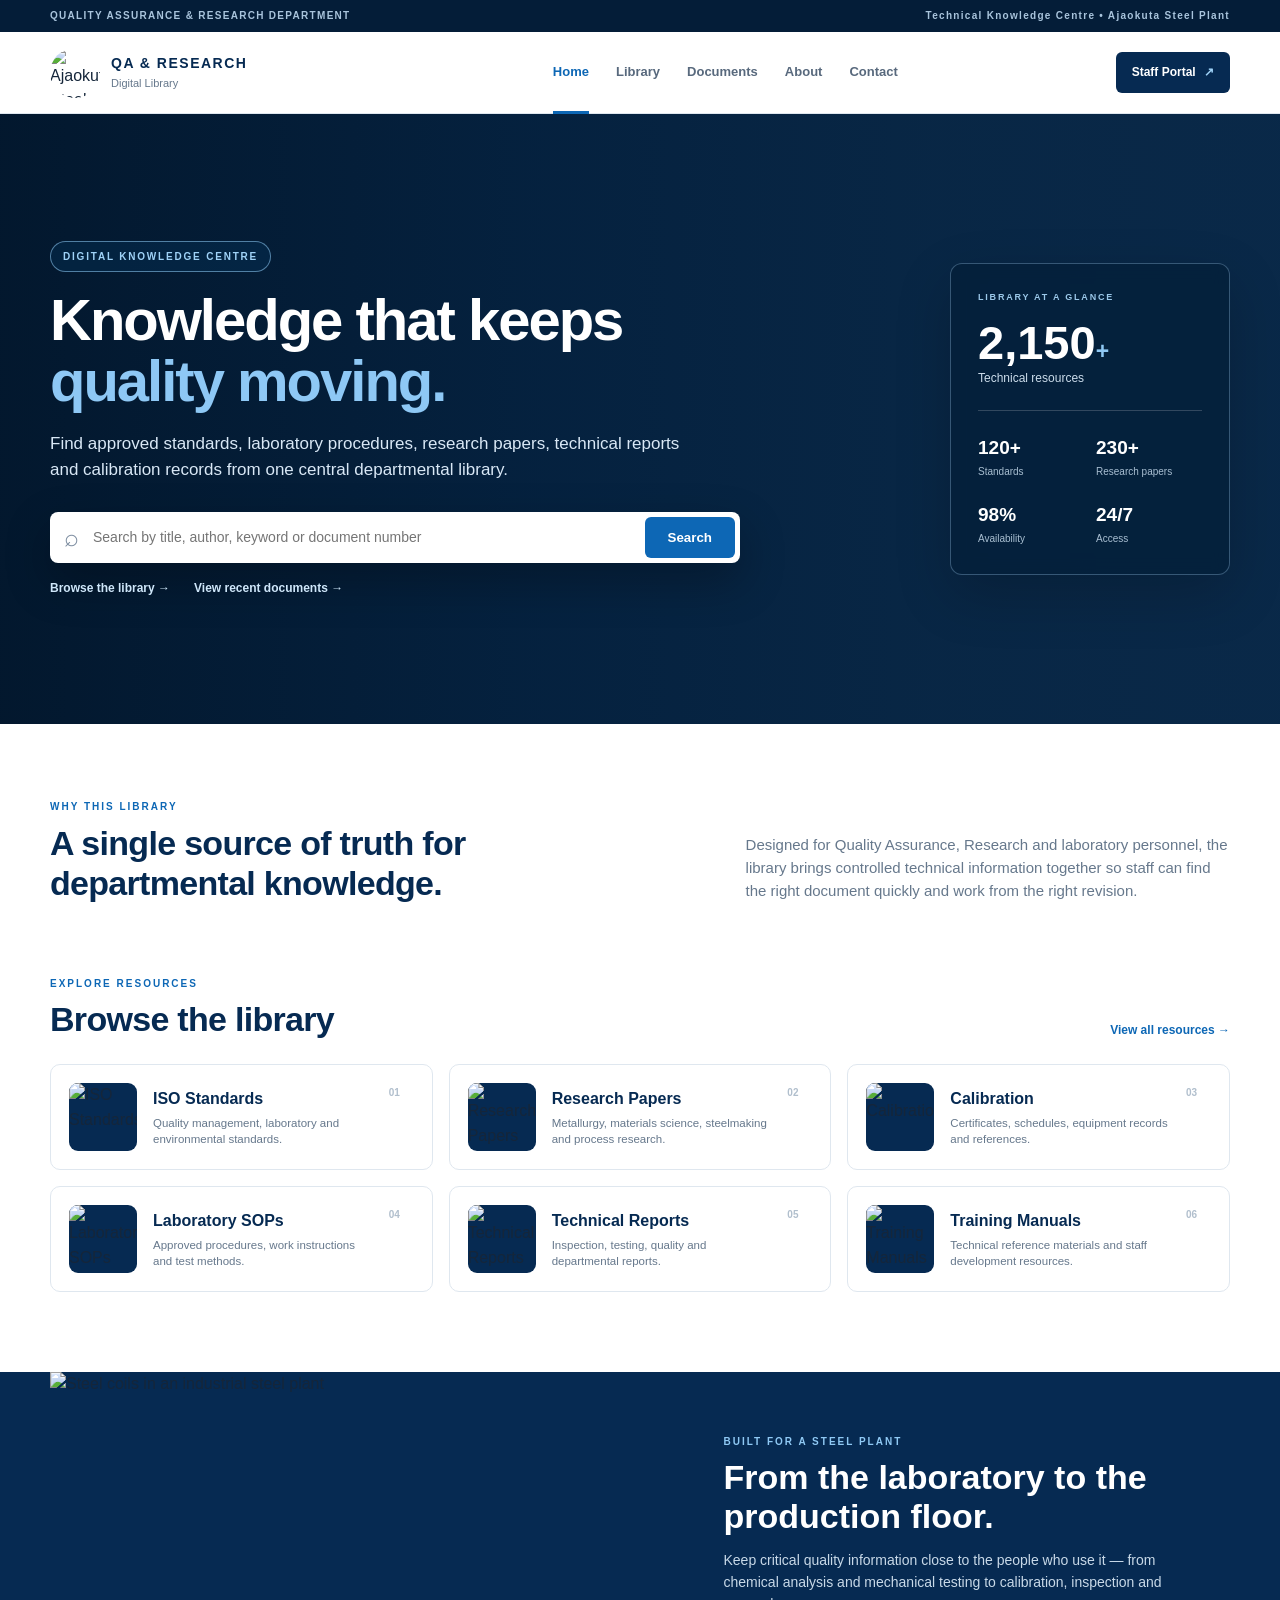
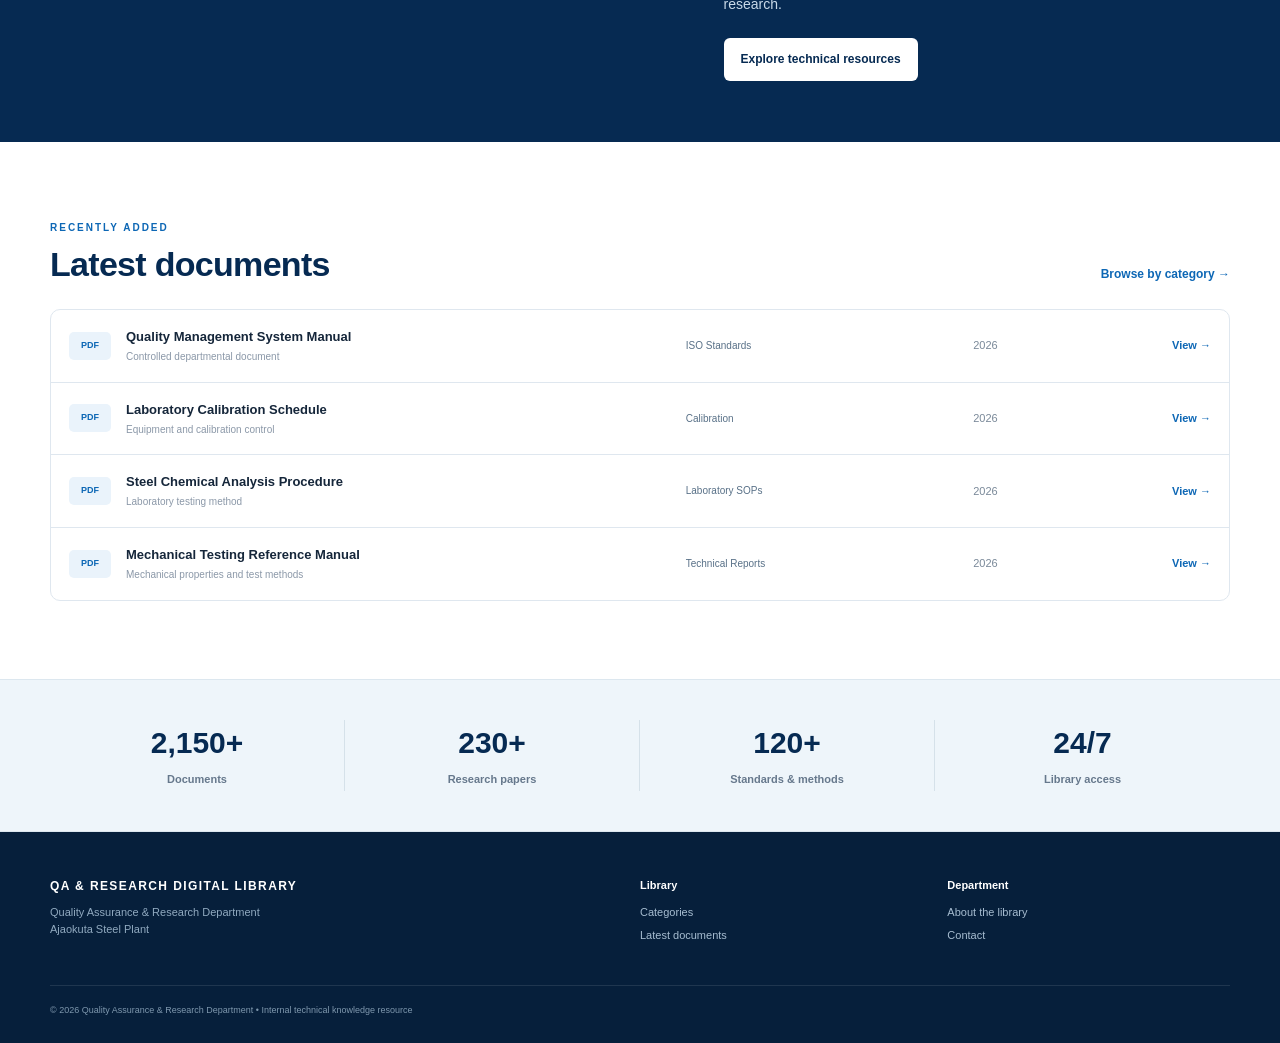
==== index.html @ fb2646c5 "Add files via upload" ====
<!DOCTYPE html>
<html lang="en">

<head>

    <meta charset="UTF-8">

    <meta name="viewport"
          content="width=device-width, initial-scale=1.0">

    <title>
        QA & Research Digital Library
    </title>

    <link rel="stylesheet"
          href="style.css">
          
         <link rel="manifest" href="manifest.json">
<meta name="theme-color" content="#062a52"> 
          

</head>


<body>


<!-- =========================
     TOP BAR
========================= -->

<div class="topbar">

    <div class="container topbar-inner">

        <span>
            QUALITY ASSURANCE & RESEARCH DEPARTMENT
        </span>

        <span>
            Technical Knowledge Centre • Ajaokuta Steel Plant
        </span>

    </div>

</div>



<!-- =========================
     HEADER
========================= -->

<header class="header">

    <div class="container nav">


        <a class="brand"
           href="#home">

            <img
                src="images/logo.png"
                alt="Ajaokuta Steel Company logo"
            >

            <span>

                <b>
                    QA & RESEARCH
                </b>

                <small>
                    Digital Library
                </small>

            </span>

        </a>



        <nav>

            <a class="active"
               href="#home">
                Home
            </a>

            <a href="library.html">
                Library
            </a>

            <a href="#latest">
                Documents
            </a>

            <a href="#about">
                About
            </a>

            <a href="#contact">
                Contact
            </a>

        </nav>



        <a class="portal"
           href="#portal">

            Staff Portal
            <span>↗</span>

        </a>

    </div>

</header>



<!-- =========================
     HERO
========================= -->

<section class="hero"
         id="home">


    <div class="hero-bg"></div>

    <div class="hero-shade"></div>


    <div class="container hero-content">


        <div class="hero-copy">


            <div class="pill">

                DIGITAL KNOWLEDGE CENTRE

            </div>


            <h1>

                Knowledge that keeps
                <em>
                    quality moving.
                </em>

            </h1>


            <p>

                Find approved standards,
                laboratory procedures,
                research papers, technical
                reports and calibration records
                from one central departmental library.

            </p>



            <!-- SEARCH -->

            <form class="search">

                <span class="search-icon">
                    ⌕
                </span>


                <input
                    type="search"
                    placeholder="Search by title, author, keyword or document number"
                >


                <button type="submit">
                    Search
                </button>

            </form>



            <div class="hero-links">

                <a href="library.html">
                    Browse the library →
                </a>

                <a href="#latest">
                    View recent documents →
                </a>

            </div>


        </div>



        <!-- HERO INFORMATION PANEL -->

        <aside class="hero-panel">


            <div class="panel-label">

                LIBRARY AT A GLANCE

            </div>


            <div class="panel-number">

                2,150<span>+</span>

            </div>


            <div class="panel-title">

                Technical resources

            </div>


            <div class="panel-line"></div>


            <div class="panel-grid">


                <div>

                    <b>
                        120+
                    </b>

                    <span>
                        Standards
                    </span>

                </div>


                <div>

                    <b>
                        230+
                    </b>

                    <span>
                        Research papers
                    </span>

                </div>


                <div>

                    <b>
                        98%
                    </b>

                    <span>
                        Availability
                    </span>

                </div>


                <div>

                    <b>
                        24/7
                    </b>

                    <span>
                        Access
                    </span>

                </div>


            </div>

        </aside>


    </div>

</section>



<!-- =========================
     INTRODUCTION
========================= -->

<section class="container intro"
         id="about">


    <div>

        <div class="eyebrow">

            WHY THIS LIBRARY

        </div>


        <h2>

            A single source of truth
            for departmental knowledge.

        </h2>

    </div>


    <p>

        Designed for Quality Assurance,
        Research and laboratory personnel,
        the library brings controlled technical
        information together so staff can find
        the right document quickly and work
        from the right revision.

    </p>

</section>



<!-- =========================
     LIBRARY CATEGORIES
========================= -->

<section class="container library"
         id="library">


    <div class="section-head">


        <div>

            <div class="eyebrow">

                EXPLORE RESOURCES

            </div>


            <h2>

                Browse the library

            </h2>

        </div>


        <a href="#latest">

            View all resources →

        </a>

    </div>



    <div class="cards">


        <!-- ISO -->

        <a class="card" href="library.html?category=ISO%20Standards">

            <div class="card-icon">

                <img
                    src="images/iso-icon.png"
                    alt="ISO Standards"
                >

            </div>


            <div>

                <h3>
                    ISO Standards
                </h3>

                <p>
                    Quality management,
                    laboratory and environmental
                    standards.
                </p>

            </div>


            <span>
                01
            </span>

        </a>



        <!-- RESEARCH -->

        <a class="card" href="library.html?category=Research%20Papers">

            <div class="card-icon">

                <img
                    src="images/research-icon.png"
                    alt="Research Papers"
                >

            </div>


            <div>

                <h3>
                    Research Papers
                </h3>

                <p>
                    Metallurgy, materials science,
                    steelmaking and process research.
                </p>

            </div>


            <span>
                02
            </span>

        </a>



        <!-- CALIBRATION -->

        <a class="card" href="library.html?category=Calibration">

            <div class="card-icon">

                <img
                    src="images/calibration-icon.png"
                    alt="Calibration"
                >

            </div>


            <div>

                <h3>
                    Calibration
                </h3>

                <p>
                    Certificates, schedules,
                    equipment records and references.
                </p>

            </div>


            <span>
                03
            </span>

        </a>



        <!-- SOP -->

        <a class="card" href="library.html?category=Laboratory%20SOPs">

            <div class="card-icon">

                <img
                    src="images/sop-icon.png"
                    alt="Laboratory SOPs"
                >

            </div>


            <div>

                <h3>
                    Laboratory SOPs
                </h3>

                <p>
                    Approved procedures,
                    work instructions and test methods.
                </p>

            </div>


            <span>
                04
            </span>

        </a>



        <!-- REPORTS -->

        <a class="card" href="library.html?category=Technical%20Reports">

            <div class="card-icon">

                <img
                    src="images/report-icon.png"
                    alt="Technical Reports"
                >

            </div>


            <div>

                <h3>
                    Technical Reports
                </h3>

                <p>
                    Inspection, testing, quality
                    and departmental reports.
                </p>

            </div>


            <span>
                05
            </span>

        </a>



        <!-- TRAINING -->

        <a class="card" href="library.html?category=Training%20Manuals">

            <div class="card-icon">

                <img
                    src="images/training-icon.png"
                    alt="Training Manuals"
                >

            </div>


            <div>

                <h3>
                    Training Manuals
                </h3>

                <p>
                    Technical reference materials
                    and staff development resources.
                </p>

            </div>


            <span>
                06
            </span>

        </a>


    </div>

</section>



<!-- =========================
     STEEL FEATURE
========================= -->

<section class="feature">


    <div class="container feature-inner">


        <div class="feature-image">

            <img
                src="images/steel-coils.png"
                alt="Steel coils in an industrial steel plant"
            >

        </div>


        <div class="feature-copy">


            <div class="eyebrow light">

                BUILT FOR A STEEL PLANT

            </div>


            <h2>

                From the laboratory
                to the production floor.

            </h2>


            <p>

                Keep critical quality information
                close to the people who use it —
                from chemical analysis and mechanical
                testing to calibration, inspection
                and research.

            </p>


            <a class="button light-button"
               href="#latest">

                Explore technical resources

            </a>

        </div>

    </div>

</section>



<!-- =========================
     LATEST DOCUMENTS
========================= -->

<section class="container latest"
         id="latest">


    <div class="section-head">


        <div>

            <div class="eyebrow">

                RECENTLY ADDED

            </div>


            <h2>

                Latest documents

            </h2>

        </div>


        <a href="#library">

            Browse by category →

        </a>

    </div>



    <div class="documents">


        <a class="doc"
           href="#">

            <div class="file">
                PDF
            </div>


            <div class="doc-main">

                <b>
                    Quality Management System Manual
                </b>

                <small>
                    Controlled departmental document
                </small>

            </div>


            <div class="tag">
                ISO Standards
            </div>


            <div class="year">
                2026
            </div>


            <div class="open">
                View →
            </div>

        </a>



        <a class="doc"
           href="#">

            <div class="file">
                PDF
            </div>


            <div class="doc-main">

                <b>
                    Laboratory Calibration Schedule
                </b>

                <small>
                    Equipment and calibration control
                </small>

            </div>


            <div class="tag">
                Calibration
            </div>


            <div class="year">
                2026
            </div>


            <div class="open">
                View →
            </div>

        </a>



        <a class="doc"
           href="#">

            <div class="file">
                PDF
            </div>


            <div class="doc-main">

                <b>
                    Steel Chemical Analysis Procedure
                </b>

                <small>
                    Laboratory testing method
                </small>

            </div>


            <div class="tag">
                Laboratory SOPs
            </div>


            <div class="year">
                2026
            </div>


            <div class="open">
                View →
            </div>

        </a>



        <a class="doc"
           href="#">

            <div class="file">
                PDF
            </div>


            <div class="doc-main">

                <b>
                    Mechanical Testing Reference Manual
                </b>

                <small>
                    Mechanical properties and test methods
                </small>

            </div>


            <div class="tag">
                Technical Reports
            </div>


            <div class="year">
                2026
            </div>


            <div class="open">
                View →
            </div>

        </a>


    </div>

</section>



<!-- =========================
     STATISTICS
========================= -->

<section class="stats"
         id="portal">


    <div class="container stat-grid">


        <div>

            <b>
                2,150+
            </b>

            <span>
                Documents
            </span>

        </div>


        <div>

            <b>
                230+
            </b>

            <span>
                Research papers
            </span>

        </div>


        <div>

            <b>
                120+
            </b>

            <span>
                Standards & methods
            </span>

        </div>


        <div>

            <b>
                24/7
            </b>

            <span>
                Library access
            </span>

        </div>


    </div>

</section>


</main>



<!-- =========================
     FOOTER
========================= -->

<footer id="contact">


    <div class="container footer-grid">


        <div>

            <div class="footer-brand">

                QA & RESEARCH DIGITAL LIBRARY

            </div>


            <p>

                Quality Assurance & Research Department
                <br>
                Ajaokuta Steel Plant

            </p>

        </div>



        <div>

            <b>
                Library
            </b>

            <a href="#library">
                Categories
            </a>

            <a href="#latest">
                Latest documents
            </a>

        </div>



        <div>

            <b>
                Department
            </b>

            <a href="#about">
                About the library
            </a>

            <a href="#contact">
                Contact
            </a>

        </div>


    </div>


    <div class="container copyright">

        © 2026 Quality Assurance & Research Department
        • Internal technical knowledge resource

    </div>


</footer>

<script>
    if ("serviceWorker" in navigator) {

        window.addEventListener("load", function() {

            navigator.serviceWorker
                .register("sw.js")
                .then(function() {

                    console.log(
                        "QA Research Library service worker registered."
                    );

                })
                .catch(function(error) {

                    console.log(
                        "Service worker registration failed:",
                        error
                    );

                });

        });

    }
</script>

</body>

</html>
---- style.css ----
:root {
    --navy: #062a52;
    --blue: #0d67b5;
    --sky: #79b9ec;
    --ink: #15263a;
    --muted: #66788c;
    --line: #dfe7ef;
    --white: #ffffff;
}


/* =========================
   BASIC RESET
========================= */

* {
    box-sizing: border-box;
    margin: 0;
    padding: 0;
}

html {
    scroll-behavior: smooth;
}

body {
    font-family: Arial, Helvetica, sans-serif;
    color: var(--ink);
    background: #ffffff;
    line-height: 1.55;
}

a {
    text-decoration: none;
    color: inherit;
}

.container {
    width: min(1180px, calc(100% - 40px));
    margin: auto;
}


/* =========================
   TOP BAR
========================= */

.topbar {
    background: #041d38;
    color: #a9c4dc;
    font-size: 10px;
    letter-spacing: 1.3px;
    font-weight: 700;
}

.topbar-inner {
    height: 32px;
    display: flex;
    justify-content: space-between;
    align-items: center;
}


/* =========================
   HEADER
========================= */

.header {
    height: 82px;
    background: #ffffff;
    border-bottom: 1px solid var(--line);
    position: sticky;
    top: 0;
    z-index: 50;
}

.nav {
    height: 100%;
    display: flex;
    align-items: center;
    gap: 35px;
}


/* LOGO */

.brand {
    display: flex;
    align-items: center;
    gap: 11px;
    min-width: 285px;
}

.brand img {
    width: 50px;
    height: 50px;
    object-fit: contain;
    border-radius: 50%;
}

.brand b {
    display: block;
    color: var(--navy);
    font-size: 14px;
    letter-spacing: 1.5px;
}

.brand small {
    display: block;
    color: var(--muted);
    font-size: 11px;
}


/* NAVIGATION */

nav {
    display: flex;
    gap: 27px;
    align-items: center;
    flex: 1;
    justify-content: center;
}

nav a {
    font-size: 13px;
    font-weight: 700;
    color: #58697d;
    padding: 31px 0 28px;
    border-bottom: 3px solid transparent;
}

nav a:hover,
nav a.active {
    color: var(--blue);
    border-color: var(--blue);
}


/* STAFF PORTAL */

.portal {
    background: var(--navy);
    color: #ffffff;
    padding: 11px 16px;
    border-radius: 6px;
    font-size: 12px;
    font-weight: 800;
    white-space: nowrap;
}

.portal span {
    margin-left: 5px;
    color: #9dd0f5;
}


/* =========================
   HERO
========================= */

.hero {
    min-height: 610px;
    position: relative;
    overflow: hidden;
    background: #0b2d50;
}

.hero-bg {
    position: absolute;
    inset: 0;

    background-image:
        url("images/hero-ajao.png");

    background-position: center;
    background-size: cover;
    background-repeat: no-repeat;
}

.hero-shade {
    position: absolute;
    inset: 0;

    background:
        linear-gradient(
            90deg,
            rgba(2, 22, 43, 0.92) 0%,
            rgba(3, 30, 58, 0.78) 42%,
            rgba(4, 28, 51, 0.38) 73%,
            rgba(4, 25, 45, 0.22) 100%
        );
}

.hero-content {
    position: relative;
    z-index: 1;

    min-height: 610px;

    display: flex;
    align-items: center;
    justify-content: space-between;

    gap: 45px;
    padding: 70px 0;
}


/* HERO TEXT */

.hero-copy {
    max-width: 700px;
    color: #ffffff;
}

.pill {
    display: inline-block;

    border: 1px solid rgba(145, 202, 244, 0.55);

    color: #9fd2f7;

    background: rgba(8, 55, 94, 0.35);

    padding: 7px 12px;

    border-radius: 30px;

    font-size: 10px;

    letter-spacing: 1.8px;

    font-weight: 800;
}

.hero h1 {
    font-size: 58px;

    line-height: 1.04;

    letter-spacing: -2px;

    margin: 18px 0 20px;
}

.hero h1 em {
    font-style: normal;
    color: #8ec8f5;
}

.hero p {
    font-size: 17px;

    color: #d9e8f6;

    max-width: 650px;

    margin-bottom: 28px;
}


/* =========================
   SEARCH
========================= */

.search {
    display: flex;

    align-items: center;

    background: #ffffff;

    border-radius: 8px;

    padding: 5px;

    max-width: 690px;

    box-shadow:
        0 18px 45px rgba(0, 0, 0, 0.28);
}

.search-icon {
    font-size: 25px;
    color: #7d8da0;
    padding: 0 9px;
}

.search input {
    border: 0;

    outline: 0;

    flex: 1;

    font-size: 14px;

    padding: 12px 5px;

    min-width: 0;

    color: var(--ink);
}

.search button {
    border: 0;

    background: var(--blue);

    color: #ffffff;

    font-weight: 800;

    padding: 13px 23px;

    border-radius: 6px;

    cursor: pointer;
}

.search button:hover {
    background: #09599b;
}


/* HERO LINKS */

.hero-links {
    display: flex;

    gap: 24px;

    margin-top: 16px;

    font-size: 12px;

    font-weight: 700;

    color: #cfe7fa;
}

.hero-links a:hover {
    text-decoration: underline;
}


/* =========================
   HERO INFORMATION PANEL
========================= */

.hero-panel {
    width: 280px;

    background:
        rgba(4, 30, 56, 0.70);

    border:
        1px solid rgba(161, 205, 239, 0.32);

    backdrop-filter: blur(8px);

    border-radius: 12px;

    color: #ffffff;

    padding: 27px;

    box-shadow:
        0 20px 55px rgba(0, 0, 0, 0.18);
}

.panel-label {
    font-size: 9px;

    letter-spacing: 1.8px;

    color: #9bc8e9;

    font-weight: 800;
}

.panel-number {
    font-size: 47px;

    line-height: 1;

    margin: 14px 0 3px;

    font-weight: 800;
}

.panel-number span {
    font-size: 23px;
    color: #8fc8f3;
}

.panel-title {
    font-size: 12px;
    color: #cbdceb;
}

.panel-line {
    height: 1px;

    background:
        rgba(255, 255, 255, 0.18);

    margin: 22px 0;
}

.panel-grid {
    display: grid;

    grid-template-columns: 1fr 1fr;

    gap: 20px 12px;
}

.panel-grid b {
    display: block;

    font-size: 19px;
}

.panel-grid span {
    display: block;

    font-size: 10px;

    color: #a9bfd2;

    margin-top: 2px;
}


/* =========================
   INTRODUCTION
========================= */

.intro {
    display: grid;

    grid-template-columns: 1fr 0.8fr;

    gap: 90px;

    align-items: end;

    padding: 75px 0 48px;
}

.eyebrow {
    font-size: 10px;

    letter-spacing: 2px;

    color: var(--blue);

    font-weight: 900;
}

.intro h2,
.section-head h2 {
    font-size: 34px;

    line-height: 1.18;

    color: var(--navy);

    margin-top: 8px;

    letter-spacing: -0.7px;
}

.intro p {
    font-size: 15px;

    color: var(--muted);

    max-width: 520px;
}


/* =========================
   LIBRARY
========================= */

.library {
    padding: 25px 0 78px;
}

.section-head {
    display: flex;

    align-items: end;

    justify-content: space-between;

    margin-bottom: 25px;
}

.section-head > a {
    font-size: 12px;

    color: var(--blue);

    font-weight: 800;
}


/* CATEGORY CARDS */

.cards {
    display: grid;

    grid-template-columns:
        repeat(3, 1fr);

    gap: 16px;
}

.card {
    display: grid;

    grid-template-columns:
        68px 1fr 25px;

    gap: 16px;

    align-items: center;

    border: 1px solid var(--line);

    border-radius: 10px;

    padding: 18px;

    background: #ffffff;

    transition: 0.2s;
}

.card:hover {
    transform: translateY(-4px);

    box-shadow:
        0 18px 45px rgba(4, 34, 65, 0.10);

    border-color: #bdd7ec;
}

.card-icon {
    width: 68px;

    height: 68px;

    border-radius: 9px;

    overflow: hidden;

    background: var(--navy);
}

.card-icon img {
    width: 100%;

    height: 100%;

    object-fit: cover;
}

.card h3 {
    font-size: 16px;

    color: var(--navy);

    margin-bottom: 3px;
}

.card p {
    font-size: 11.5px;

    color: var(--muted);

    line-height: 1.45;
}

.card > span {
    align-self: start;

    color: #b1bfcd;

    font-size: 10px;

    font-weight: 800;

    padding-top: 2px;
}


/* =========================
   FEATURE SECTION
========================= */

.feature {
    background: var(--navy);

    margin-top: 2px;
}

.feature-inner {
    display: grid;

    grid-template-columns:
        1.05fr 0.95fr;

    min-height: 370px;
}

.feature-image {
    min-height: 370px;
}

.feature-image img {
    width: 100%;

    height: 100%;

    object-fit: cover;
}

.feature-copy {
    padding: 55px 54px;

    display: flex;

    flex-direction: column;

    justify-content: center;

    color: #ffffff;
}

.feature-copy h2 {
    font-size: 34px;

    line-height: 1.15;

    margin: 9px 0 14px;
}

.feature-copy p {
    color: #c8d9e8;

    font-size: 14px;

    max-width: 480px;

    margin-bottom: 23px;
}

.light {
    color: #8fc9f4;
}

.button {
    align-self: flex-start;

    padding: 12px 17px;

    border-radius: 6px;

    font-size: 12px;

    font-weight: 800;
}

.light-button {
    background: #ffffff;

    color: var(--navy);
}


/* =========================
   LATEST DOCUMENTS
========================= */

.latest {
    padding: 78px 0;
}

.documents {
    border: 1px solid var(--line);

    border-radius: 10px;

    overflow: hidden;
}

.doc {
    display: grid;

    grid-template-columns:
        42px 2.2fr 1.1fr 0.45fr 0.45fr;

    gap: 15px;

    align-items: center;

    padding: 17px 18px;

    border-top: 1px solid var(--line);
}

.doc:first-child {
    border-top: 0;
}

.doc:hover {
    background: #f8fbfe;
}

.file {
    font-size: 9px;

    font-weight: 900;

    color: var(--blue);

    background: #eaf3fb;

    padding: 7px 5px;

    border-radius: 5px;

    text-align: center;
}

.doc-main b {
    display: block;

    font-size: 13px;

    color: var(--ink);
}

.doc-main small {
    display: block;

    font-size: 10px;

    color: #8b98a8;

    margin-top: 2px;
}

.tag {
    font-size: 10px;

    color: #587087;
}

.year {
    font-size: 11px;

    color: #7a8999;
}

.open {
    font-size: 11px;

    font-weight: 800;

    color: var(--blue);

    text-align: right;
}


/* =========================
   STATISTICS
========================= */

.stats {
    background: #eef5fa;

    border-top:
        1px solid #dce7ef;

    border-bottom:
        1px solid #dce7ef;
}

.stat-grid {
    display: grid;

    grid-template-columns:
        repeat(4, 1fr);

    padding: 40px 0;
}

.stat-grid > div {
    text-align: center;

    border-right:
        1px solid #d5e1e9;
}

.stat-grid > div:last-child {
    border-right: 0;
}

.stat-grid b {
    display: block;

    font-size: 30px;

    color: var(--navy);
}

.stat-grid span {
    font-size: 11px;

    color: var(--muted);

    font-weight: 700;
}


/* =========================
   FOOTER
========================= */

footer {
    background: #061f3b;

    color: #b8cadb;
}

.footer-grid {
    display: grid;

    grid-template-columns:
        1.5fr 0.7fr 0.8fr;

    gap: 60px;

    padding: 45px 0 35px;
}

.footer-brand {
    font-size: 12px;

    letter-spacing: 1.4px;

    font-weight: 900;

    color: #ffffff;
}

.footer-grid p {
    font-size: 11px;

    margin-top: 9px;

    color: #91aac0;
}

.footer-grid b {
    display: block;

    color: #ffffff;

    font-size: 11px;

    margin-bottom: 10px;
}

.footer-grid a {
    display: block;

    font-size: 11px;

    margin: 6px 0;

    color: #a7bdd1;
}

.footer-grid a:hover {
    color: #8fc9f4;
}

.copyright {
    border-top:
        1px solid rgba(255,255,255,0.1);

    padding:
        18px 0 25px;

    font-size: 9px;

    color: #7f98ae;
}


/* =========================
   TABLET
========================= */

@media (max-width: 900px) {

    .topbar-inner {
        display: none;
    }

    .topbar {
        height: 6px;
    }

    .nav {
        gap: 15px;
    }

    nav {
        display: none;
    }

    .brand {
        min-width: 0;
        flex: 1;
    }

    .hero-content {
        align-items: flex-start;

        padding-top: 80px;
    }

    .hero-panel {
        display: none;
    }

    .hero h1 {
        font-size: 48px;
    }

    .intro {
        grid-template-columns: 1fr;

        gap: 22px;
    }

    .cards {
        grid-template-columns:
            repeat(2, 1fr);
    }

    .feature-inner {
        grid-template-columns: 1fr;
    }

    .feature-image {
        min-height: 280px;
    }

    .doc {
        grid-template-columns:
            42px 1fr auto;
    }

    .doc .tag,
    .doc .year {
        display: none;
    }

    .footer-grid {
        grid-template-columns:
            1fr 1fr;
    }
}


/* =========================
   MOBILE
========================= */

@media (max-width: 600px) {

    .container {
        width:
            min(100% - 30px, 1180px);
    }

    .header {
        height: 70px;
    }

    .brand img {
        width: 43px;

        height: 43px;
    }

    .brand b {
        font-size: 12px;
    }

    .brand small {
        font-size: 10px;
    }

    .portal {
        padding:
            9px 10px;

        font-size: 10px;
    }

    .hero {
        min-height: 640px;
    }

    .hero-content {
        min-height: 640px;

        padding: 70px 0;
    }

    .hero h1 {
        font-size: 38px;

        letter-spacing: -1.2px;
    }

    .hero p {
        font-size: 14px;
    }

    .search {
        display: block;

        background: transparent;

        box-shadow: none;
    }

    .search input {
        width: 100%;

        height: 47px;

        border-radius: 6px;

        margin-bottom: 7px;

        padding-left: 12px;
    }

    .search-icon {
        display: none;
    }

    .search button {
        width: 100%;

        height: 45px;
    }

    .hero-links {
        flex-direction: column;

        gap: 7px;
    }

    .intro {
        padding:
            50px 0 35px;
    }

    .intro h2,
    .section-head h2 {
        font-size: 28px;
    }

    .section-head {
        flex-direction: column;

        align-items: flex-start;

        gap: 10px;
    }

    .cards {
        grid-template-columns: 1fr;
    }

    .feature-copy {
        padding:
            38px 25px;
    }

    .feature-copy h2 {
        font-size: 28px;
    }

    .latest {
        padding: 55px 0;
    }

    .doc {
        grid-template-columns:
            38px 1fr;
    }

    .open {
        display: none;
    }

    .stat-grid {
        grid-template-columns:
            1fr 1fr;

        gap: 25px;
    }

    .stat-grid > div {
        border: 0;
    }

    .footer-grid {
        grid-template-columns: 1fr;

        gap: 28px;
    }

}
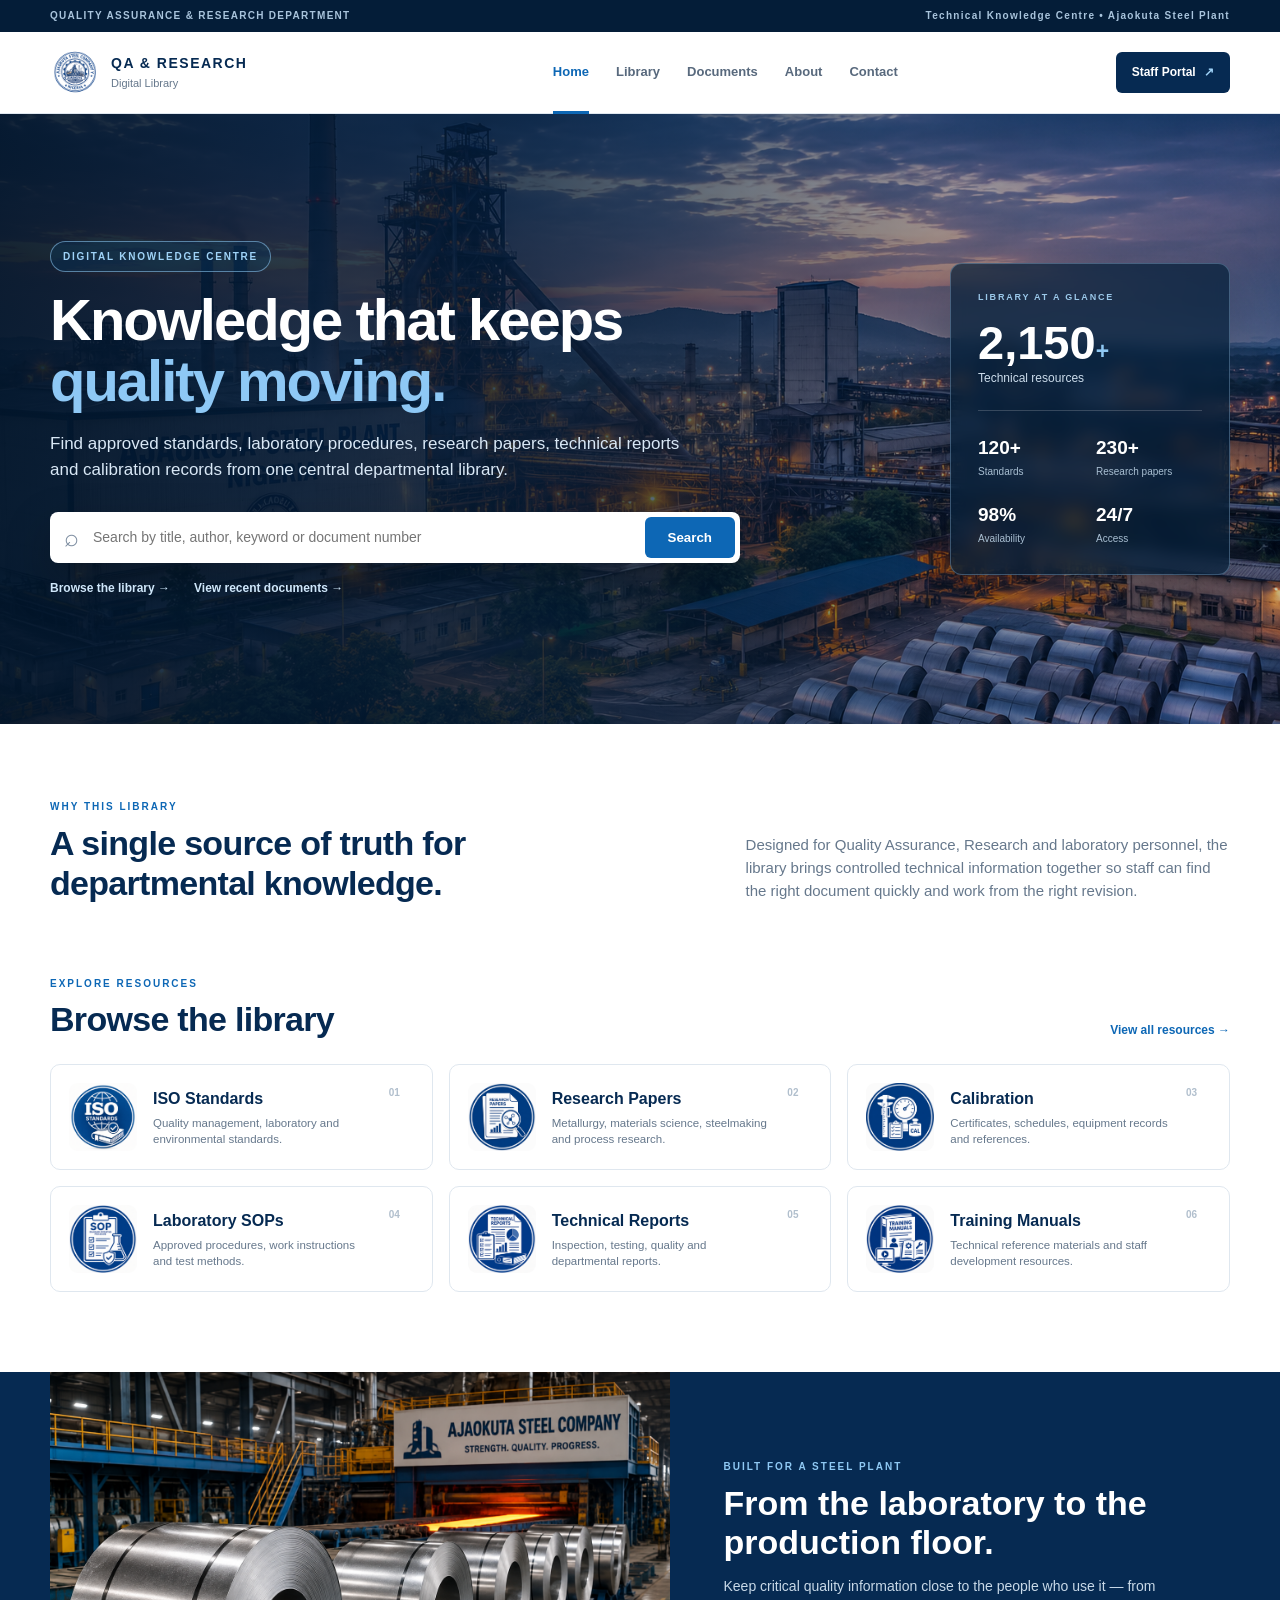
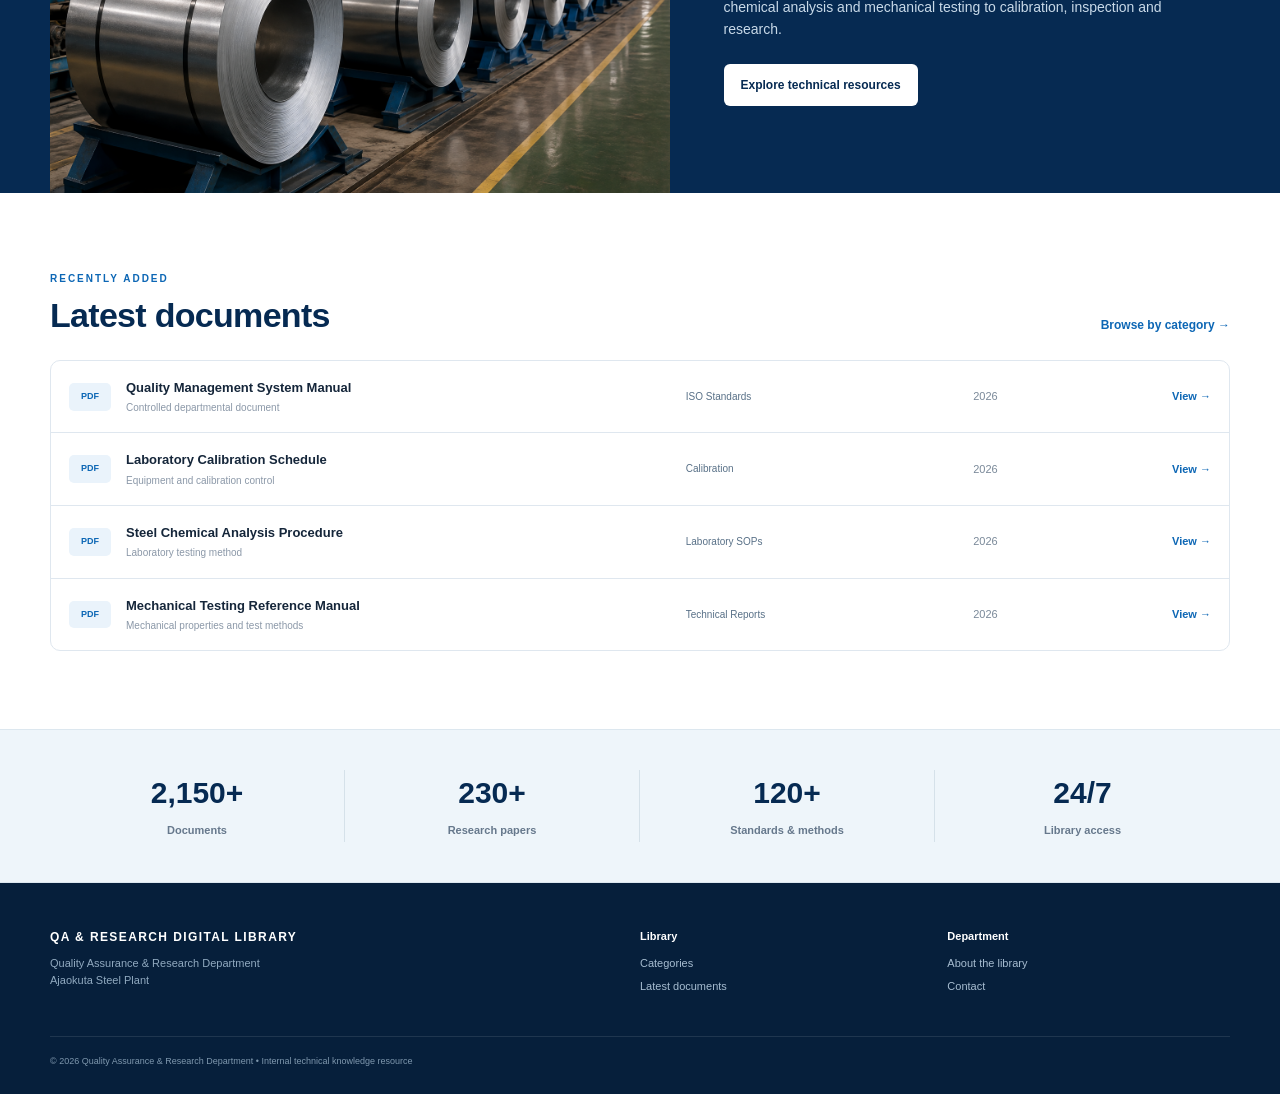
==== commit afcae741: "Implement service worker registration Add service worker registration script to index.html" ====
--- a/index.html
+++ b/index.html
@@ -1056,6 +1056,14 @@
     }
 </script>
 
+   <script>
+if ("serviceWorker" in navigator) {
+    window.addEventListener("load", function () {
+        navigator.serviceWorker.register("./sw.js");
+    });
+}
+</script> 
+    
 </body>
 
-</html>+</html>
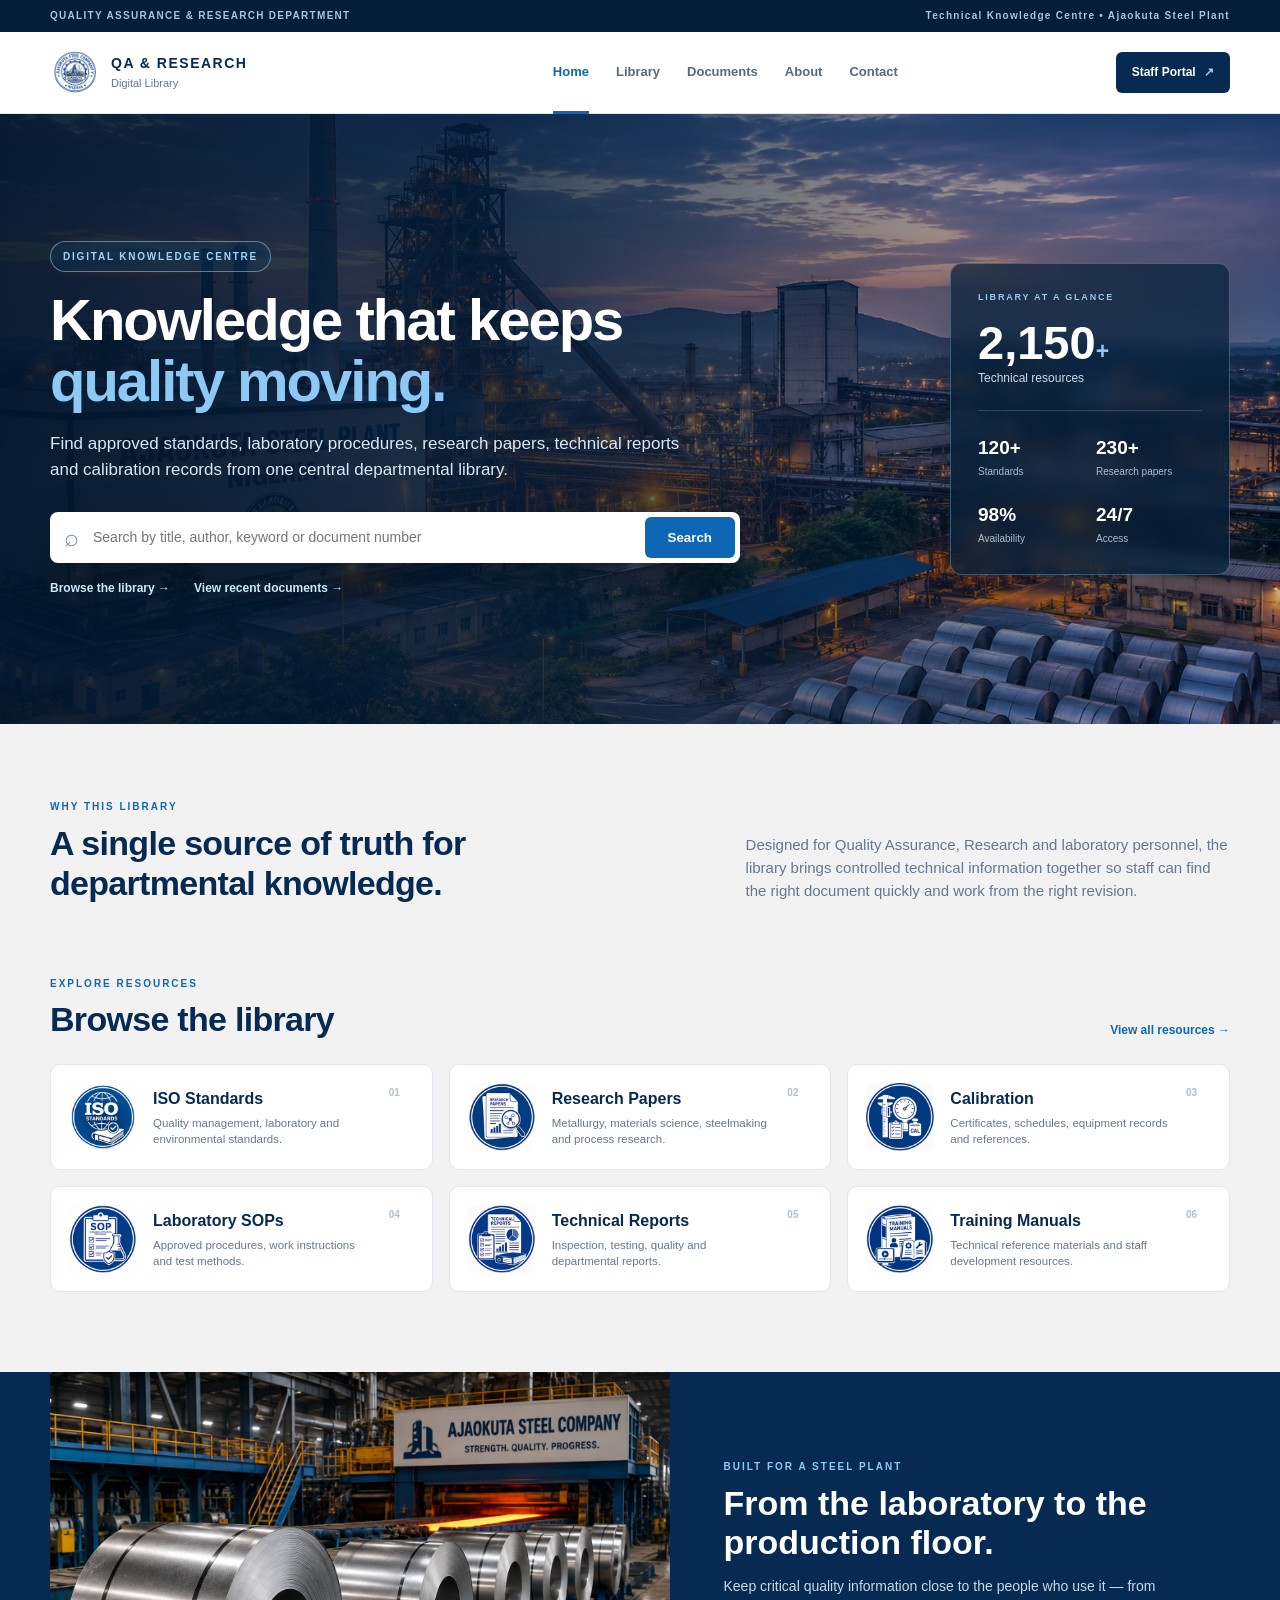
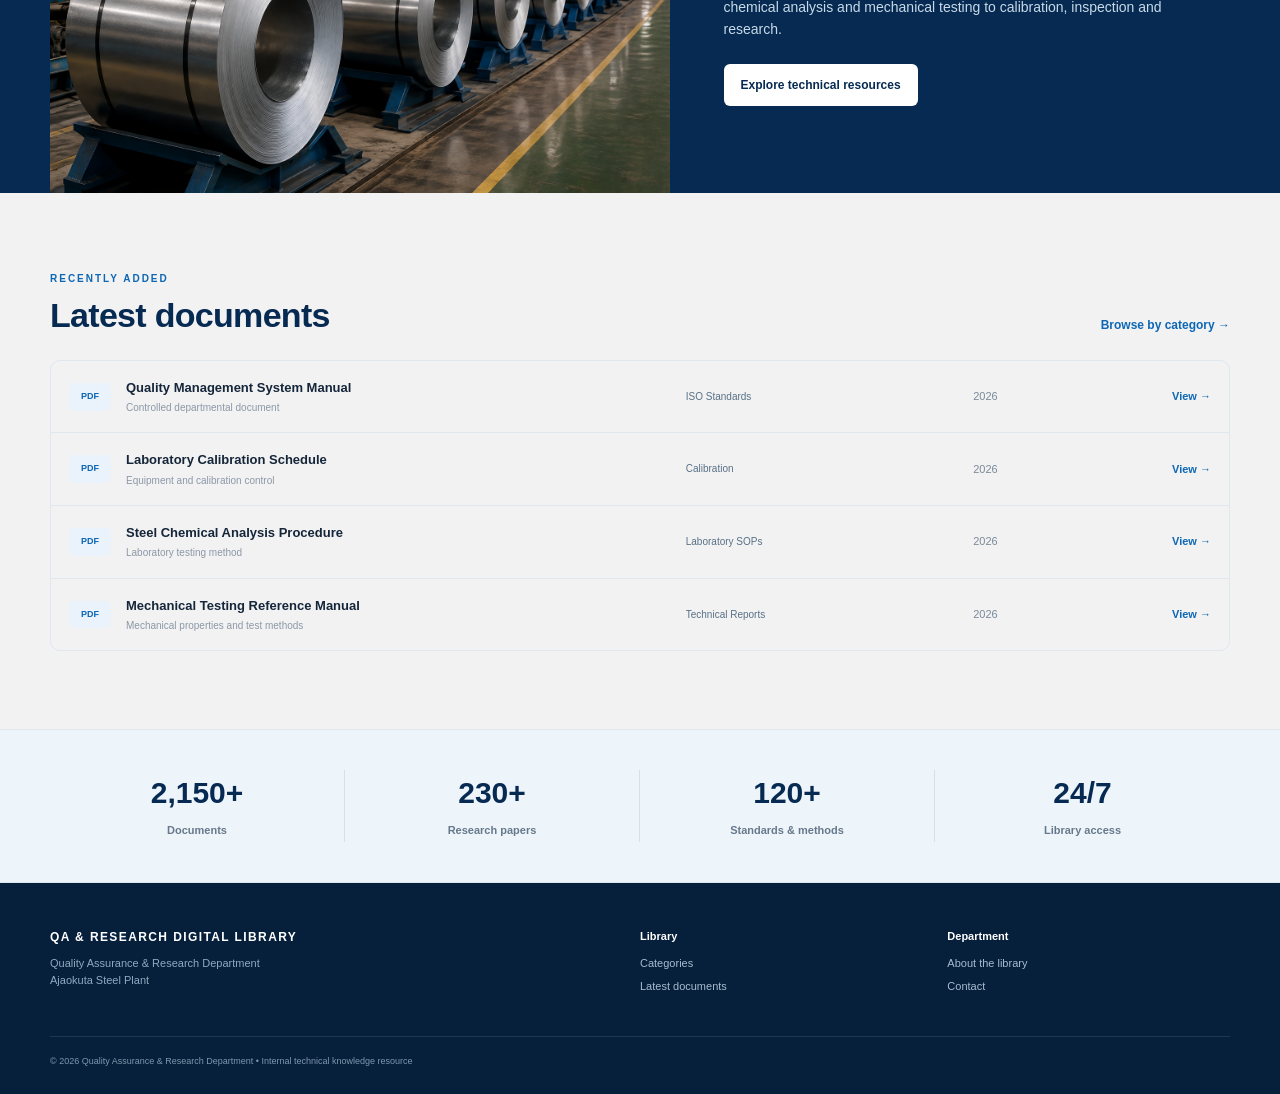
==== commit deb25a7d: "Update image sources to use WebP format" ====
--- a/index.html
+++ b/index.html
@@ -395,7 +395,7 @@
             <div class="card-icon">
 
                 <img
-                    src="images/iso-icon.png"
+                    src="images/iso-icon.webp"
                     alt="ISO Standards"
                 >
 
@@ -432,7 +432,7 @@
             <div class="card-icon">
 
                 <img
-                    src="images/research-icon.png"
+                    src="images/research-icon.webp"
                     alt="Research Papers"
                 >
 
@@ -468,7 +468,7 @@
             <div class="card-icon">
 
                 <img
-                    src="images/calibration-icon.png"
+                    src="images/calibration-icon.webp"
                     alt="Calibration"
                 >
 
@@ -504,7 +504,7 @@
             <div class="card-icon">
 
                 <img
-                    src="images/sop-icon.png"
+                    src="images/sop-icon.webp"
                     alt="Laboratory SOPs"
                 >
 
@@ -540,7 +540,7 @@
             <div class="card-icon">
 
                 <img
-                    src="images/report-icon.png"
+                    src="images/report-icon.webp"
                     alt="Technical Reports"
                 >
 
@@ -576,7 +576,7 @@
             <div class="card-icon">
 
                 <img
-                    src="images/training-icon.png"
+                    src="images/training-icon.webp"
                     alt="Training Manuals"
                 >
 
@@ -1029,40 +1029,46 @@
 </footer>
 
 <script>
-    if ("serviceWorker" in navigator) {
-
-        window.addEventListener("load", function() {
-
-            navigator.serviceWorker
-                .register("sw.js")
-                .then(function() {
-
-                    console.log(
-                        "QA Research Library service worker registered."
-                    );
-
-                })
-                .catch(function(error) {
-
-                    console.log(
-                        "Service worker registration failed:",
-                        error
-                    );
-
-                });
-
-        });
-
-    }
-</script>
-
-   <script>
+
+
+
+// Push a starting state into the history when the app loads
+// This ensures Android has a history stack to navigate backward through
+if (window.history && window.history.pushState) {
+    window.history.pushState('forward', null, './' + window.location.hash);
+}
+
+
+    
 if ("serviceWorker" in navigator) {
-    window.addEventListener("load", function () {
-        navigator.serviceWorker.register("./sw.js");
+    window.addEventListener("load", function() {
+        navigator.serviceWorker.register("./sw.js")
+            .then(function(reg) {
+                console.log("QA Research Library service worker registered.");
+                
+                // Force an update check immediately on launch to beat Glo's lag
+                reg.update(); 
+
+                // If a new update is found and installed, reload the app instantly
+                reg.onupdatefound = function() {
+                    var installingWorker = reg.installing;
+                    if (installingWorker) {
+                        installingWorker.onstatechange = function() {
+                            if (installingWorker.state === "installed" && navigator.serviceWorker.controller) {
+                                console.log("New library update applied! Reloading...");
+                                window.location.reload();
+                            }
+                        };
+                    }
+                };
+            })
+            .catch(function(error) {
+                console.log("Service worker registration failed:", error);
+            });
     });
 }
-</script> 
+</script>
+ 
     
 </body>
 
--- a/style.css
+++ b/style.css
@@ -26,7 +26,7 @@
 body {
     font-family: Arial, Helvetica, sans-serif;
     color: var(--ink);
-    background: #ffffff;
+    background: #f2f2f2;
     line-height: 1.55;
 }
 
@@ -1136,4 +1136,4 @@
         gap: 28px;
     }
 
-}+}
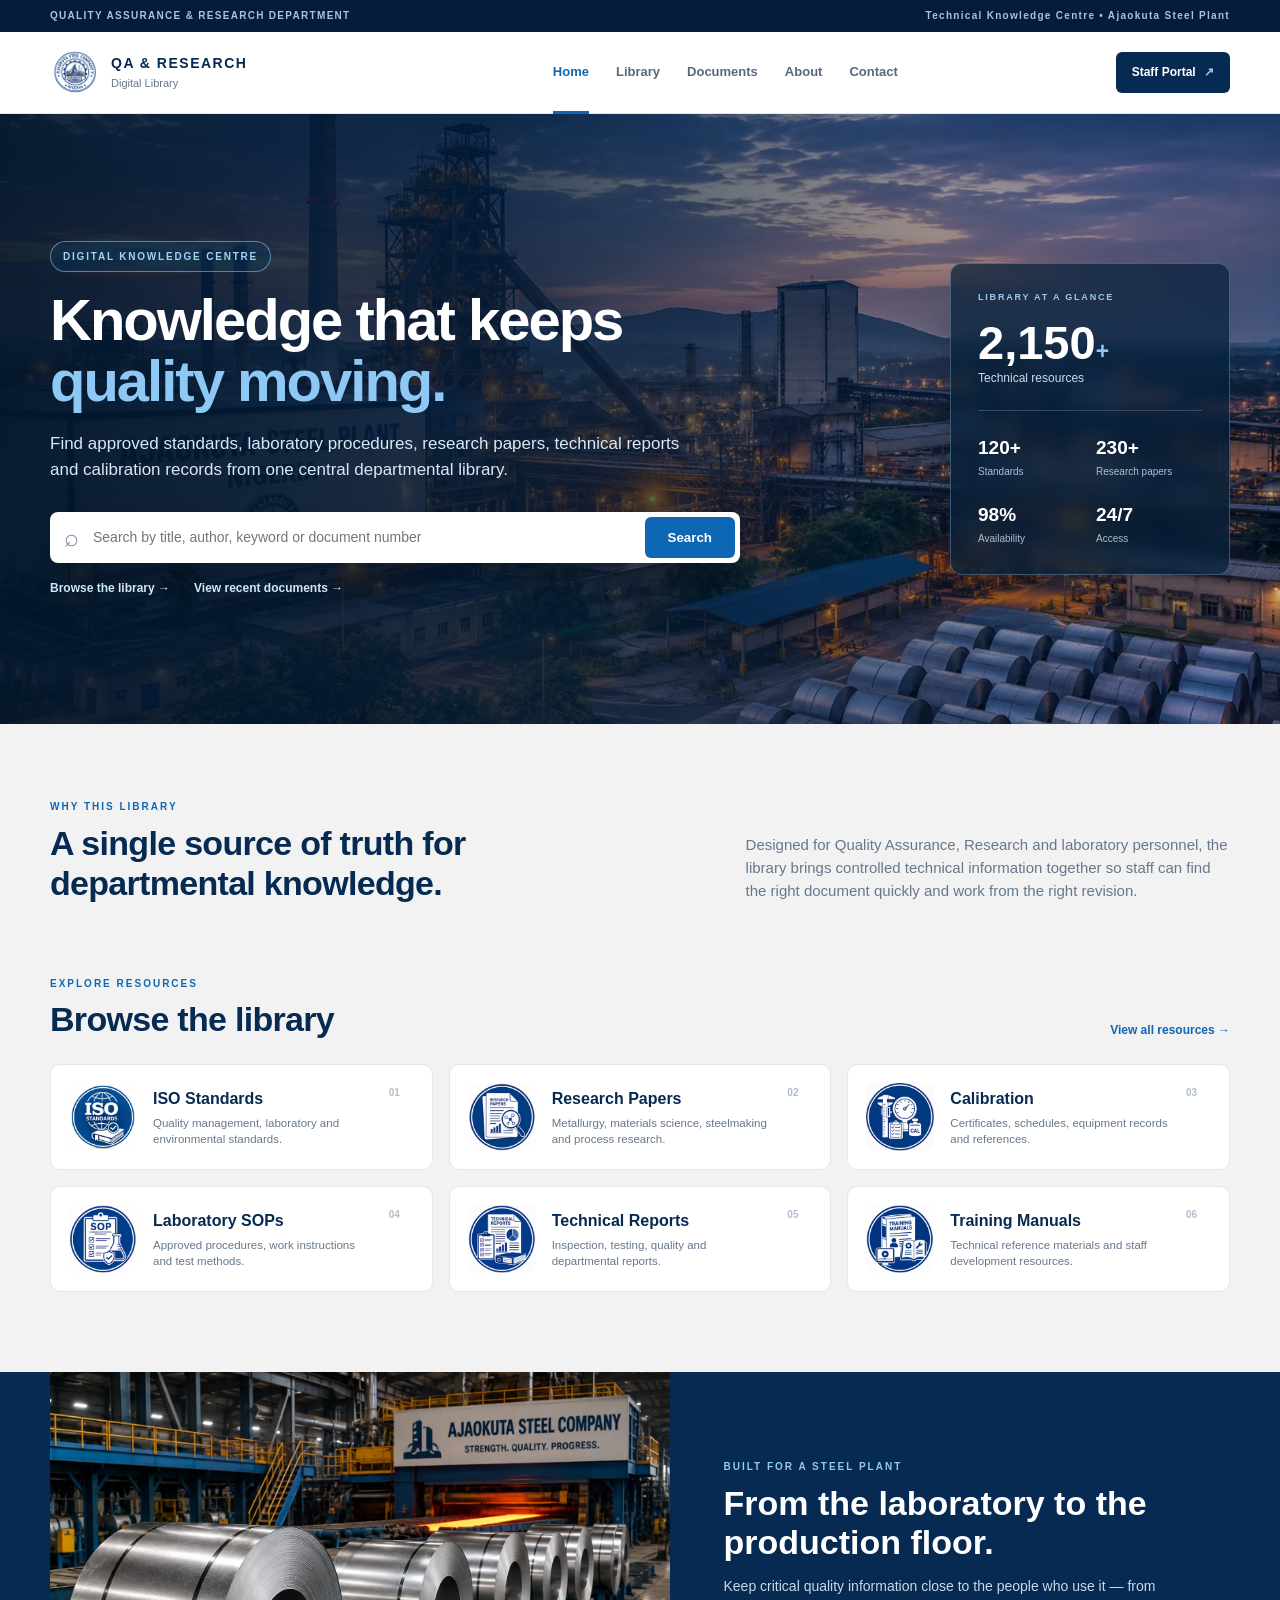
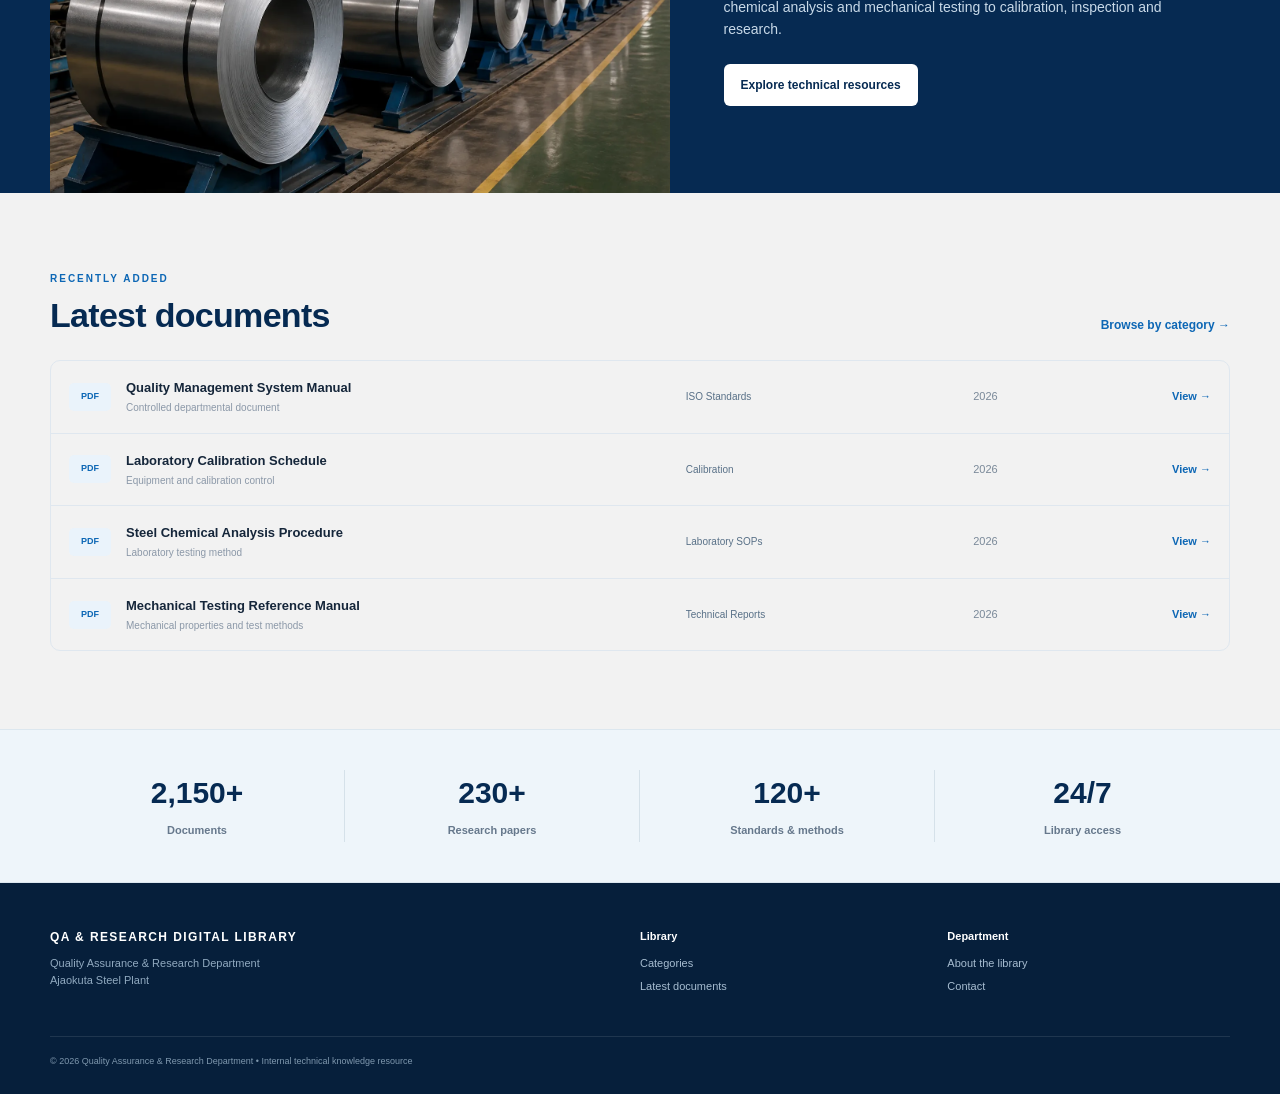
==== commit 4344198c: "Change image format from PNG to WEBP" ====
--- a/index.html
+++ b/index.html
@@ -623,7 +623,7 @@
         <div class="feature-image">
 
             <img
-                src="images/steel-coils.png"
+                src="images/steel-coils.webp"
                 alt="Steel coils in an industrial steel plant"
             >
 
--- a/style.css
+++ b/style.css
@@ -171,7 +171,7 @@
     inset: 0;
 
     background-image:
-        url("images/hero-ajao.png");
+        url("images/hero-ajao.webp");
 
     background-position: center;
     background-size: cover;
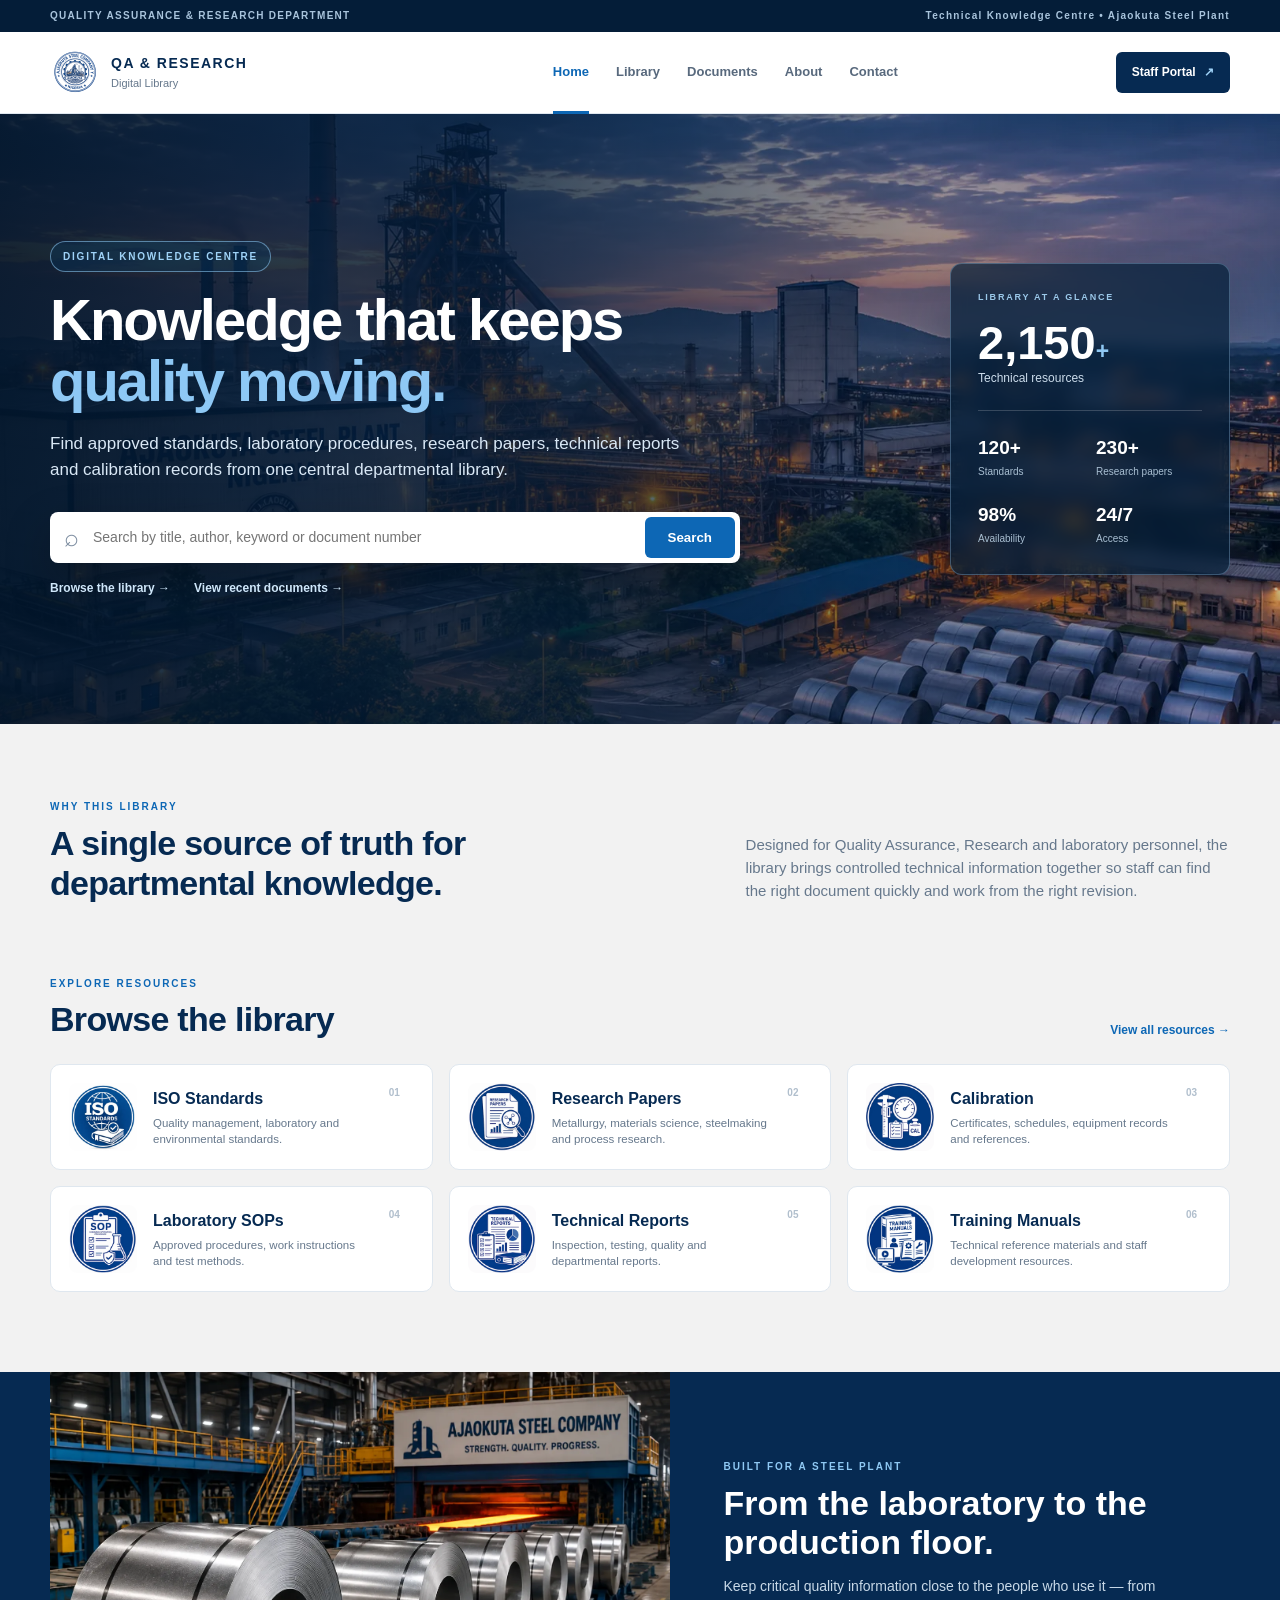
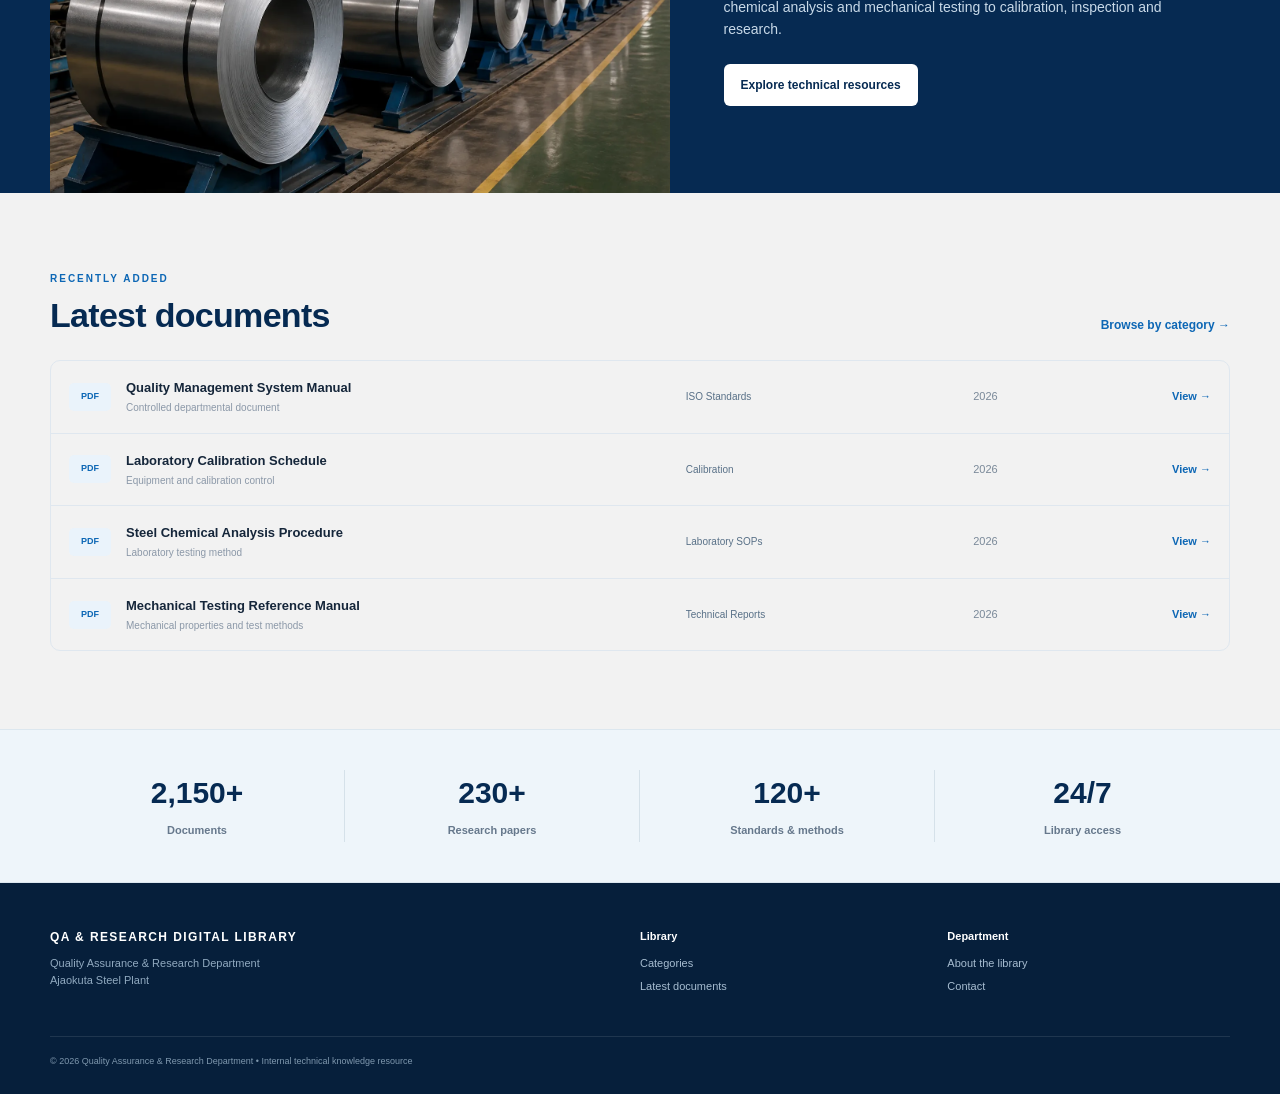
==== commit c6351b16: "Change logo image format from PNG to WEBP" ====
--- a/index.html
+++ b/index.html
@@ -60,7 +60,7 @@
            href="#home">
 
             <img
-                src="images/logo.png"
+                src="images/logo.webp"
                 alt="Ajaokuta Steel Company logo"
             >
 
